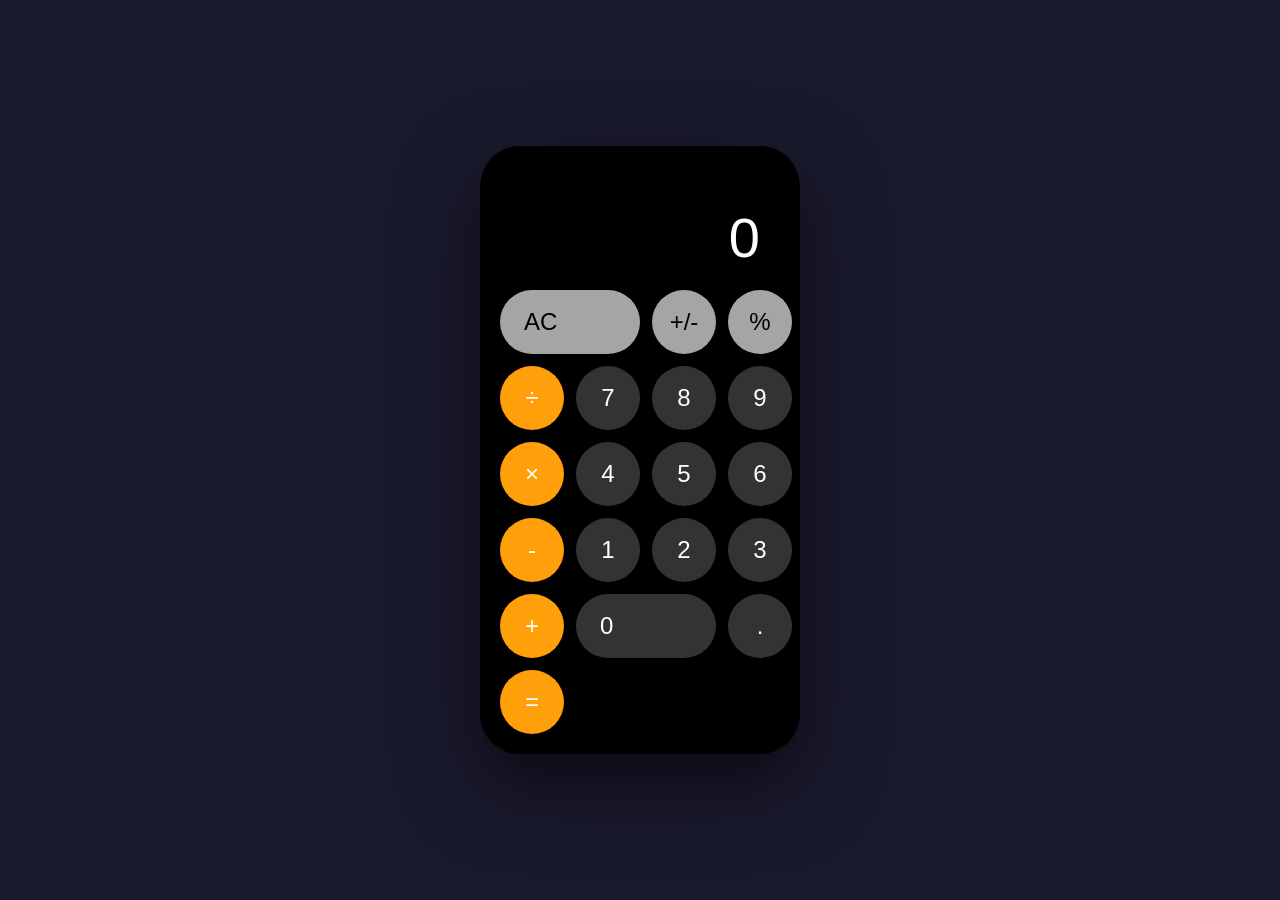
==== calculator/index.html @ 7717649c "Add intro landing page and move calculator to /calculator folder" ====
<!DOCTYPE html>
<html lang="ko">
<head>
  <meta charset="UTF-8" />
  <meta name="viewport" content="width=device-width, initial-scale=1.0" />
  <title>계산기</title>
  <link rel="stylesheet" href="style.css" />
</head>
<body>
  <div class="calculator">
    <div class="display">
      <div class="expression" id="expression"></div>
      <div class="result" id="result">0</div>
    </div>
    <div class="buttons">
      <button class="btn btn-wide btn-gray" onclick="clearAll()">AC</button>
      <button class="btn btn-gray" onclick="toggleSign()">+/-</button>
      <button class="btn btn-gray" onclick="percentage()">%</button>
      <button class="btn btn-orange" onclick="inputOp('÷')">÷</button>

      <button class="btn" onclick="inputNum('7')">7</button>
      <button class="btn" onclick="inputNum('8')">8</button>
      <button class="btn" onclick="inputNum('9')">9</button>
      <button class="btn btn-orange" onclick="inputOp('×')">×</button>

      <button class="btn" onclick="inputNum('4')">4</button>
      <button class="btn" onclick="inputNum('5')">5</button>
      <button class="btn" onclick="inputNum('6')">6</button>
      <button class="btn btn-orange" onclick="inputOp('-')">-</button>

      <button class="btn" onclick="inputNum('1')">1</button>
      <button class="btn" onclick="inputNum('2')">2</button>
      <button class="btn" onclick="inputNum('3')">3</button>
      <button class="btn btn-orange" onclick="inputOp('+')">+</button>

      <button class="btn btn-wide" onclick="inputNum('0')">0</button>
      <button class="btn" onclick="inputDot()">.</button>
      <button class="btn btn-orange" onclick="calculate()">=</button>
    </div>
  </div>
  <script src="calculator.js"></script>
</body>
</html>
---- calculator/style.css ----
* {
  margin: 0;
  padding: 0;
  box-sizing: border-box;
}

body {
  min-height: 100vh;
  display: flex;
  align-items: center;
  justify-content: center;
  background: #1a1a2e;
  font-family: -apple-system, BlinkMacSystemFont, 'Segoe UI', sans-serif;
}

.calculator {
  background: #000;
  border-radius: 40px;
  padding: 20px;
  width: 320px;
  box-shadow: 0 30px 80px rgba(0, 0, 0, 0.6);
}

.display {
  padding: 16px 20px 24px;
  text-align: right;
  min-height: 120px;
  display: flex;
  flex-direction: column;
  justify-content: flex-end;
}

.expression {
  color: #888;
  font-size: 18px;
  min-height: 24px;
  margin-bottom: 4px;
  overflow: hidden;
  text-overflow: ellipsis;
  white-space: nowrap;
}

.result {
  color: #fff;
  font-size: 56px;
  font-weight: 300;
  line-height: 1;
  overflow: hidden;
  text-overflow: ellipsis;
  white-space: nowrap;
}

.result.small {
  font-size: 36px;
}

.buttons {
  display: grid;
  grid-template-columns: repeat(4, 1fr);
  gap: 12px;
}

.btn {
  border: none;
  border-radius: 50%;
  width: 64px;
  height: 64px;
  font-size: 24px;
  font-weight: 400;
  cursor: pointer;
  transition: filter 0.1s;
  background: #333;
  color: #fff;
  justify-self: center;
}

.btn:hover {
  filter: brightness(1.3);
}

.btn:active {
  filter: brightness(0.8);
  transform: scale(0.96);
}

.btn-gray {
  background: #a5a5a5;
  color: #000;
}

.btn-orange {
  background: #ff9f0a;
  color: #fff;
}

.btn-orange.active {
  background: #fff;
  color: #ff9f0a;
}

.btn-wide {
  width: 100%;
  border-radius: 32px;
  grid-column: span 2;
  justify-self: stretch;
  text-align: left;
  padding-left: 24px;
}
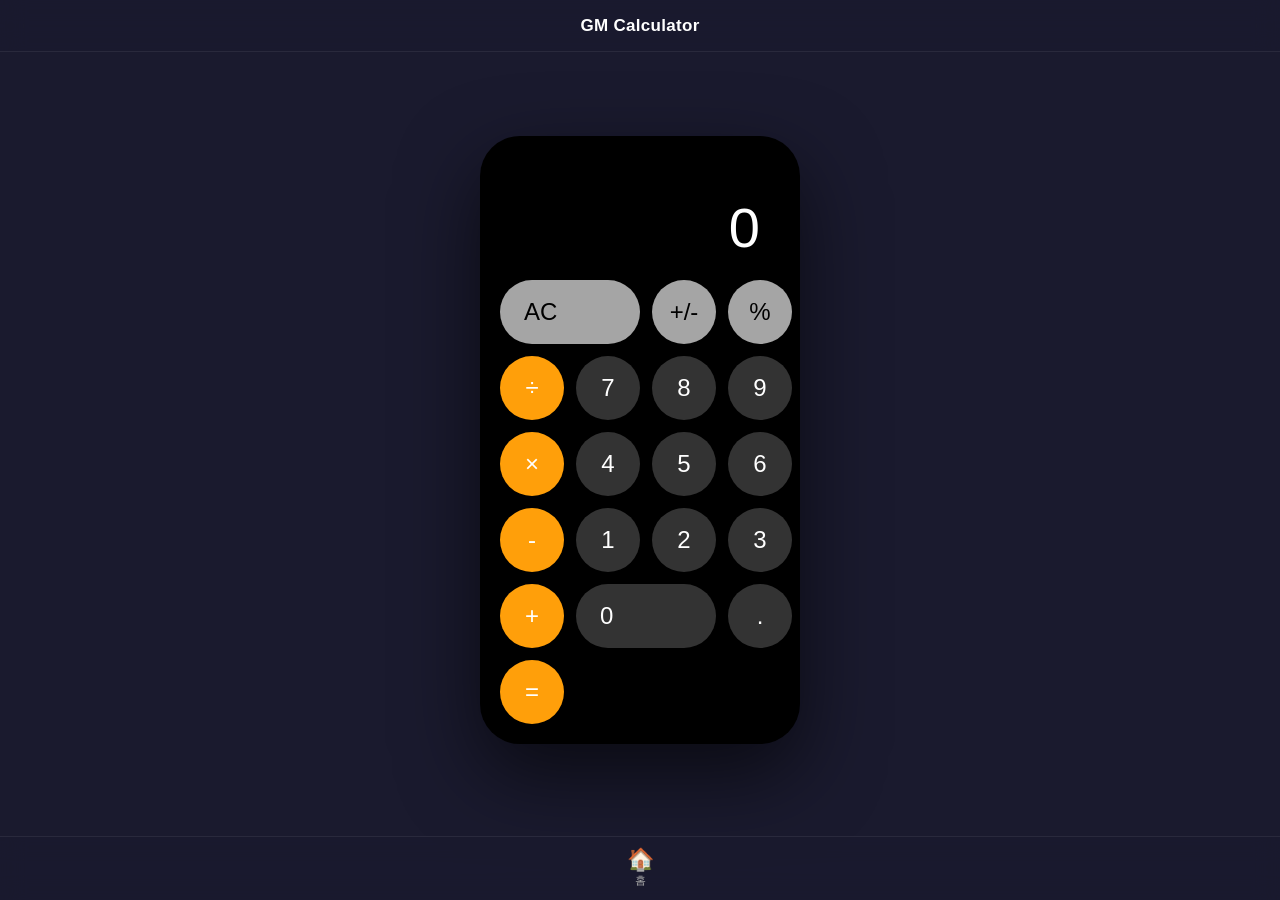
==== commit b3ee3cef: "Add GM Calculator title and home nav to calculator page" ====
--- a/calculator/index.html
+++ b/calculator/index.html
@@ -3,10 +3,13 @@
 <head>
   <meta charset="UTF-8" />
   <meta name="viewport" content="width=device-width, initial-scale=1.0" />
-  <title>계산기</title>
+  <title>GM Calculator</title>
   <link rel="stylesheet" href="style.css" />
 </head>
 <body>
+  <header class="top-bar">
+    <span class="app-title">GM Calculator</span>
+  </header>
   <div class="calculator">
     <div class="display">
       <div class="expression" id="expression"></div>
@@ -38,6 +41,12 @@
       <button class="btn btn-orange" onclick="calculate()">=</button>
     </div>
   </div>
+  <nav class="bottom-nav">
+    <a href="../index.html" class="nav-link">
+      <span class="nav-icon">🏠</span>
+      <span class="nav-label">홈</span>
+    </a>
+  </nav>
   <script src="calculator.js"></script>
 </body>
 </html>
--- a/calculator/style.css
+++ b/calculator/style.css
@@ -7,10 +7,75 @@
 body {
   min-height: 100vh;
   display: flex;
+  flex-direction: column;
   align-items: center;
   justify-content: center;
   background: #1a1a2e;
   font-family: -apple-system, BlinkMacSystemFont, 'Segoe UI', sans-serif;
+  padding: 60px 0 80px;
+}
+
+.top-bar {
+  position: fixed;
+  top: 0;
+  left: 0;
+  right: 0;
+  height: 52px;
+  display: flex;
+  align-items: center;
+  justify-content: center;
+  background: rgba(26, 26, 46, 0.85);
+  backdrop-filter: blur(12px);
+  border-bottom: 1px solid rgba(255, 255, 255, 0.07);
+  z-index: 10;
+}
+
+.app-title {
+  color: #fff;
+  font-size: 17px;
+  font-weight: 600;
+  letter-spacing: 0.3px;
+}
+
+.bottom-nav {
+  position: fixed;
+  bottom: 0;
+  left: 0;
+  right: 0;
+  height: 64px;
+  display: flex;
+  align-items: center;
+  justify-content: center;
+  background: rgba(26, 26, 46, 0.85);
+  backdrop-filter: blur(12px);
+  border-top: 1px solid rgba(255, 255, 255, 0.07);
+  z-index: 10;
+}
+
+.nav-link {
+  display: flex;
+  flex-direction: column;
+  align-items: center;
+  gap: 2px;
+  text-decoration: none;
+  padding: 6px 24px;
+  border-radius: 12px;
+  transition: background 0.15s;
+}
+
+.nav-link:hover {
+  background: rgba(255, 255, 255, 0.08);
+}
+
+.nav-icon {
+  font-size: 22px;
+  line-height: 1;
+}
+
+.nav-label {
+  color: #aaa;
+  font-size: 11px;
+  font-weight: 500;
 }
 
 .calculator {
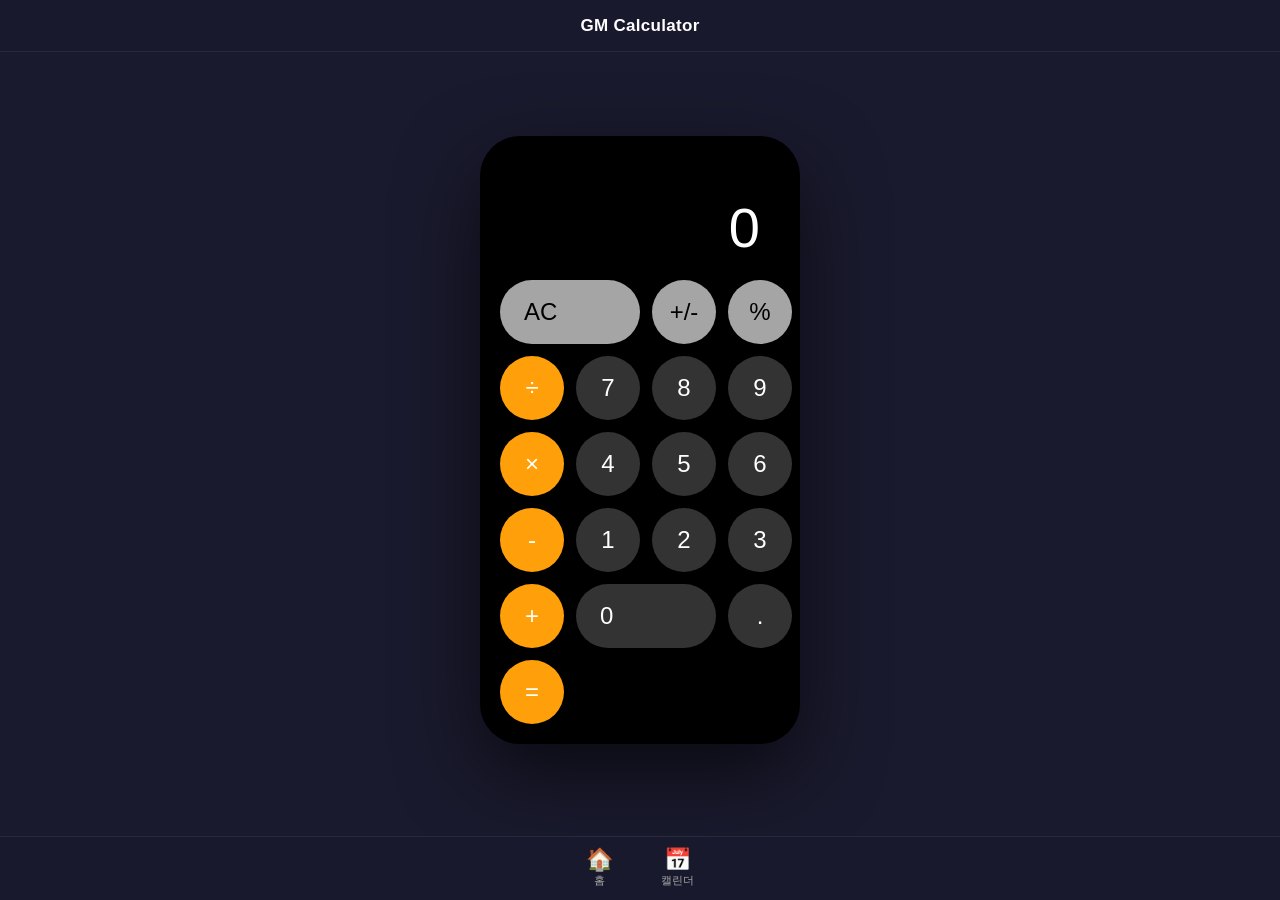
==== commit 38693b65: "git add" ====
--- a/calculator/index.html
+++ b/calculator/index.html
@@ -46,6 +46,10 @@
       <span class="nav-icon">🏠</span>
       <span class="nav-label">홈</span>
     </a>
+    <a href="../calendar/index.html" class="nav-link">
+      <span class="nav-icon">📅</span>
+      <span class="nav-label">캘린더</span>
+    </a>
   </nav>
   <script src="calculator.js"></script>
 </body>
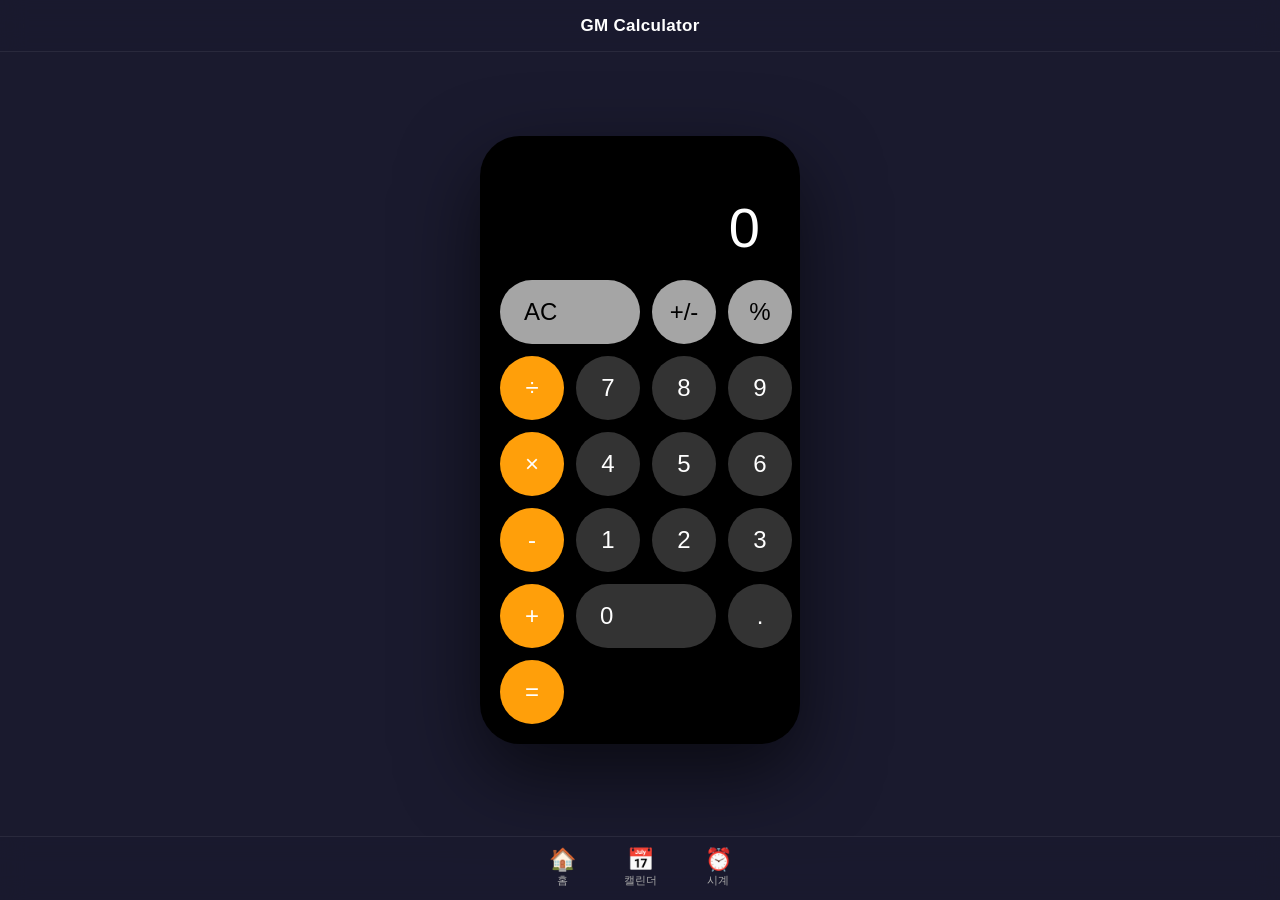
==== commit 1a754a04: "git add" ====
--- a/calculator/index.html
+++ b/calculator/index.html
@@ -50,6 +50,10 @@
       <span class="nav-icon">📅</span>
       <span class="nav-label">캘린더</span>
     </a>
+    <a href="../clock/index.html" class="nav-link">
+      <span class="nav-icon">⏰</span>
+      <span class="nav-label">시계</span>
+    </a>
   </nav>
   <script src="calculator.js"></script>
 </body>
